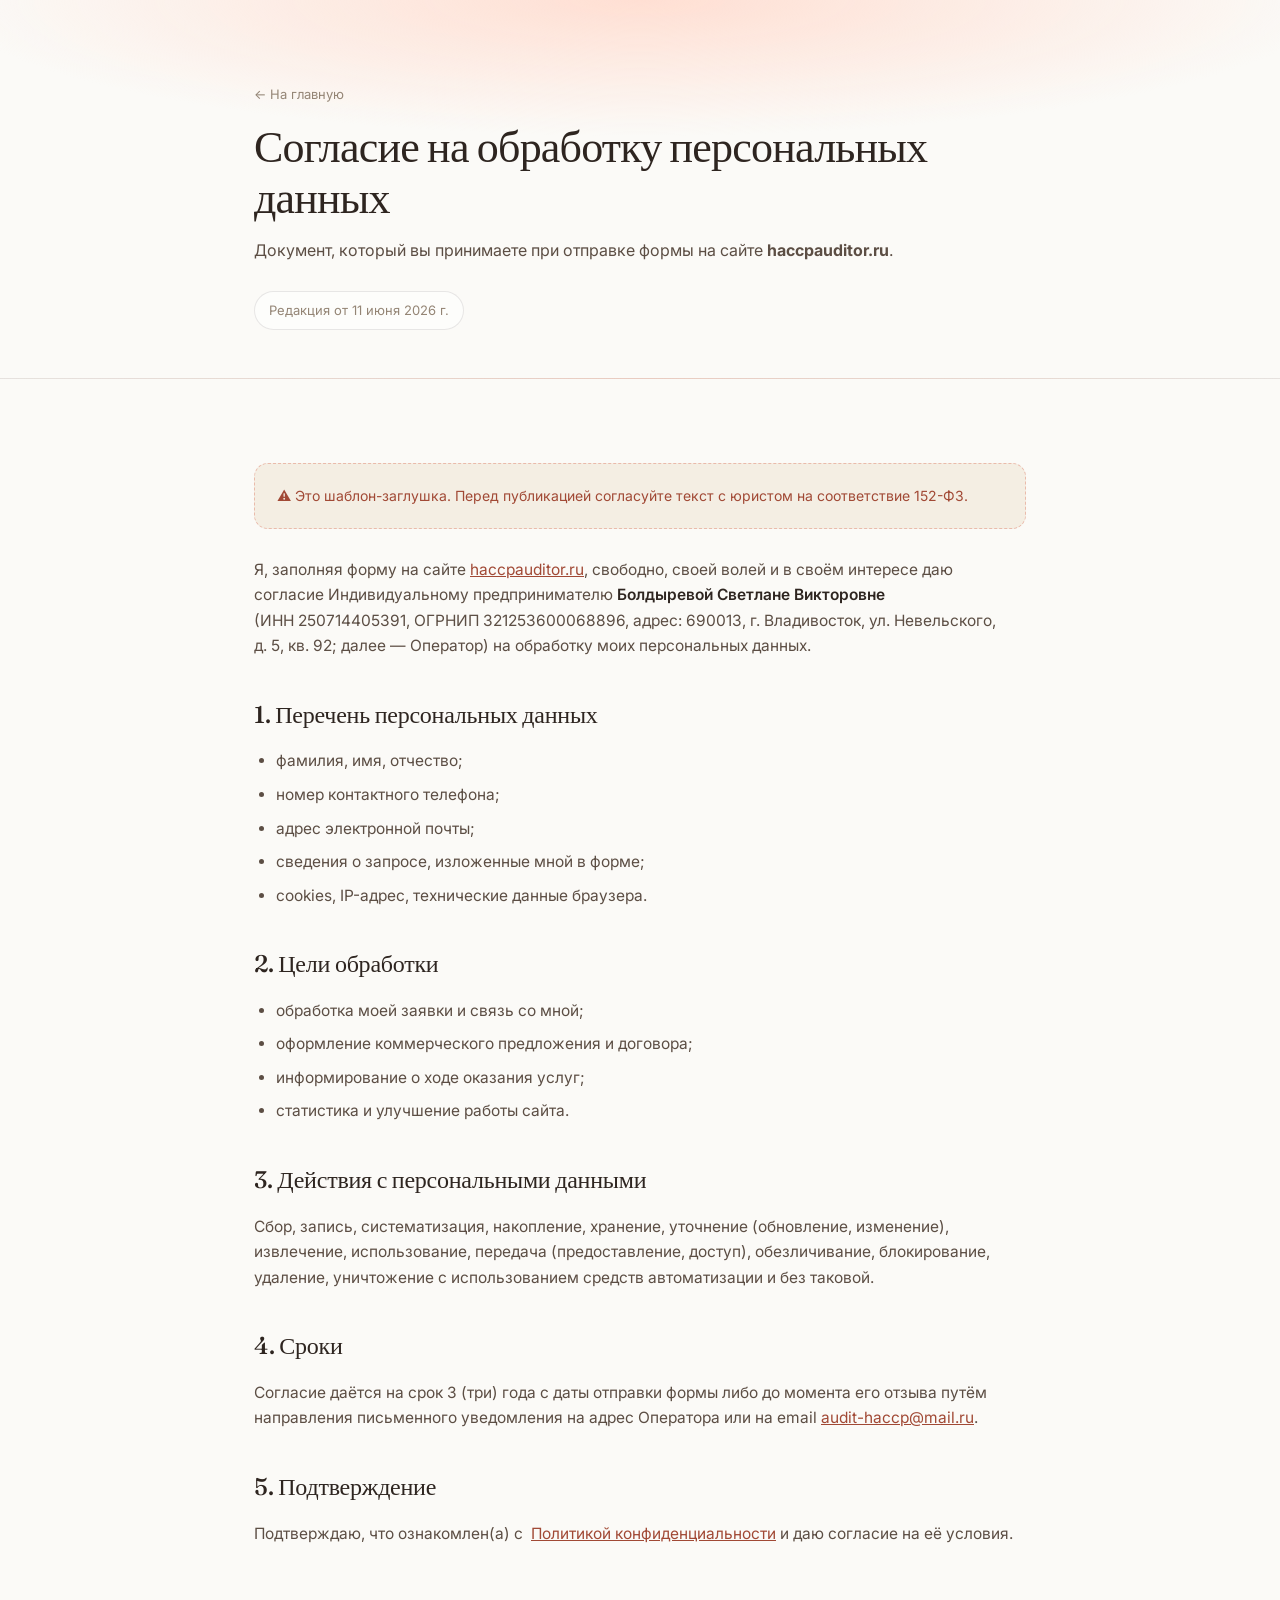
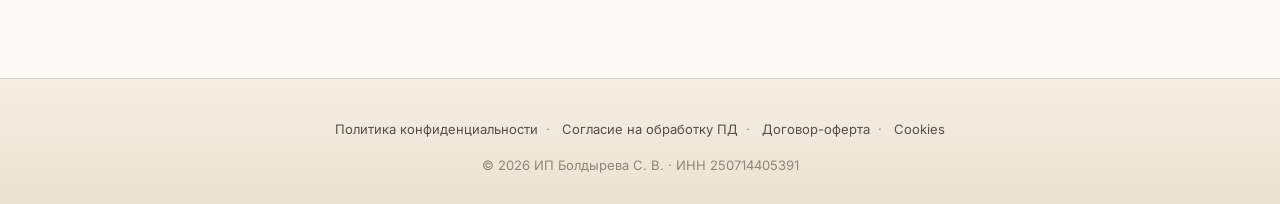
==== consent.html @ ba02a4ba "Finish" ====
<!DOCTYPE html>
<html lang="ru">
<head>
<meta charset="UTF-8">
<meta name="viewport" content="width=device-width, initial-scale=1.0">
<title>Согласие на обработку персональных данных — Эксперт пищевой безопасности</title>
<meta name="description" content="Согласие пользователя сайта haccpauditor.ru на обработку персональных данных в соответствии с 152-ФЗ.">
<meta name="robots" content="index, follow">
<link rel="canonical" href="https://haccpauditor.ru/consent.html">
<link rel="icon" type="image/x-icon" href="favicon.ico">
<link rel="preconnect" href="https://fonts.googleapis.com">
<link rel="preconnect" href="https://fonts.gstatic.com" crossorigin>
<link href="https://fonts.googleapis.com/css2?family=Inter:wght@400;500;600&family=Fraunces:ital,opsz,wght@0,9..144,500;1,9..144,400&display=swap" rel="stylesheet">
<link rel="stylesheet" href="legal.css">
</head>
<body>

<header class="legal-header">
  <div class="container">
    <a href="/" class="breadcrumb">← На главную</a>
    <h1>Согласие на&nbsp;обработку персональных данных</h1>
    <p class="lead">
      Документ, который вы&nbsp;принимаете при отправке формы на&nbsp;сайте
      <strong>haccpauditor.ru</strong>.
    </p>
    <div class="legal-meta">Редакция от&nbsp;11&nbsp;июня 2026&nbsp;г.</div>
  </div>
</header>

<main class="legal">
  <div class="container">

    <div class="legal-notice">
      ⚠ Это шаблон-заглушка. Перед публикацией согласуйте текст с&nbsp;юристом
      на&nbsp;соответствие 152-ФЗ.
    </div>

    <section>
      <p>
        Я, заполняя форму на&nbsp;сайте <a href="https://haccpauditor.ru/">haccpauditor.ru</a>,
        свободно, своей волей и&nbsp;в&nbsp;своём интересе даю согласие
        Индивидуальному предпринимателю <strong>Болдыревой Светлане Викторовне</strong>
        (ИНН&nbsp;250714405391, ОГРНИП&nbsp;321253600068896,
        адрес: 690013, г.&nbsp;Владивосток, ул.&nbsp;Невельского, д.&nbsp;5, кв.&nbsp;92;
        далее&nbsp;— Оператор) на&nbsp;обработку моих персональных данных.
      </p>
    </section>

    <section>
      <h2>1. Перечень персональных данных</h2>
      <ul>
        <li>фамилия, имя, отчество;</li>
        <li>номер контактного телефона;</li>
        <li>адрес электронной почты;</li>
        <li>сведения о&nbsp;запросе, изложенные мной в&nbsp;форме;</li>
        <li>cookies, IP-адрес, технические данные браузера.</li>
      </ul>
    </section>

    <section>
      <h2>2. Цели обработки</h2>
      <ul>
        <li>обработка моей заявки и&nbsp;связь со&nbsp;мной;</li>
        <li>оформление коммерческого предложения и&nbsp;договора;</li>
        <li>информирование о&nbsp;ходе оказания услуг;</li>
        <li>статистика и&nbsp;улучшение работы сайта.</li>
      </ul>
    </section>

    <section>
      <h2>3. Действия с&nbsp;персональными данными</h2>
      <p>
        Сбор, запись, систематизация, накопление, хранение, уточнение
        (обновление, изменение), извлечение, использование, передача
        (предоставление, доступ), обезличивание, блокирование, удаление, уничтожение
        с&nbsp;использованием средств автоматизации и&nbsp;без таковой.
      </p>
    </section>

    <section>
      <h2>4. Сроки</h2>
      <p>
        Согласие даётся на&nbsp;срок&nbsp;3 (три) года с&nbsp;даты отправки формы
        либо до&nbsp;момента его отзыва путём направления письменного уведомления
        на&nbsp;адрес Оператора или на&nbsp;email
        <a href="mailto:audit-haccp@mail.ru">audit-haccp@mail.ru</a>.
      </p>
    </section>

    <section>
      <h2>5. Подтверждение</h2>
      <p>
        Подтверждаю, что ознакомлен(а) с&nbsp;
        <a href="privacy.html">Политикой конфиденциальности</a>
        и&nbsp;даю согласие на&nbsp;её&nbsp;условия.
      </p>
    </section>

  </div>
</main>

<footer class="legal-footer">
  <div class="container">
    <div>
      <a href="privacy.html">Политика конфиденциальности</a>·
      <a href="consent.html">Согласие на обработку ПД</a>·
      <a href="offer.html">Договор-оферта</a>·
      <a href="cookies.html">Cookies</a>
    </div>
    <div class="copyright">© 2026 ИП Болдырева С. В.&nbsp;· ИНН 250714405391</div>
  </div>
</footer>

</body>
</html>
---- legal.css ----
/* ============ Shared legal pages stylesheet · haccpauditor.ru ============ */
:root {
  --bg-0: #FBFAF7;
  --bg-1: #F4EEE3;
  --bg-2: #FFFFFF;
  --bg-3: #EBE3D2;
  --gold: #DC6E58;
  --gold-light: #EE9181;
  --gold-dark: #A14935;
  --text-primary: #2E2520;
  --text-secondary: #5C4E44;
  --text-muted: #948575;
  --border-soft: rgba(46, 37, 32, 0.10);
  --serif: 'Fraunces', 'Playfair Display', 'Times New Roman', serif;
  --sans: 'Inter', -apple-system, BlinkMacSystemFont, 'Segoe UI', sans-serif;
}
* { margin: 0; padding: 0; box-sizing: border-box; }
html { scroll-behavior: smooth; }
body {
  font-family: var(--sans);
  background: var(--bg-0);
  color: var(--text-primary);
  line-height: 1.65;
  font-size: 16px;
  -webkit-font-smoothing: antialiased;
}
.container { max-width: 820px; margin: 0 auto; padding: 0 24px; }

.legal-header {
  background:
    radial-gradient(ellipse 90% 60% at 50% 0%, #FFDFD3 0%, transparent 60%),
    var(--bg-0);
  padding: 80px 0 48px;
  border-bottom: 1px solid var(--border-soft);
}
.legal-header .breadcrumb {
  display: inline-flex;
  align-items: center;
  gap: 8px;
  font-size: 13px;
  color: var(--text-muted);
  margin-bottom: 16px;
  text-decoration: none;
  transition: color .2s ease;
}
.legal-header .breadcrumb:hover { color: var(--gold-dark); }
.legal-header h1 {
  font-family: var(--serif);
  font-size: clamp(28px, 4vw, 44px);
  font-weight: 500;
  letter-spacing: -0.018em;
  line-height: 1.15;
  margin-bottom: 14px;
}
.legal-header .lead {
  color: var(--text-secondary);
  font-size: 16px;
  max-width: 640px;
}
.legal-meta {
  margin-top: 28px;
  display: inline-flex;
  align-items: center;
  gap: 8px;
  font-size: 13px;
  color: var(--text-muted);
  background: rgba(255,255,255,0.55);
  padding: 8px 14px;
  border: 1px solid var(--border-soft);
  border-radius: 999px;
}

main.legal {
  padding: 56px 0 96px;
}
main.legal section { margin-bottom: 36px; }
main.legal h2 {
  font-family: var(--serif);
  font-size: 24px;
  font-weight: 500;
  letter-spacing: -0.01em;
  margin: 24px 0 14px;
  color: var(--text-primary);
}
main.legal h3 {
  font-size: 16px;
  font-weight: 600;
  margin: 18px 0 8px;
  color: var(--text-primary);
}
main.legal p, main.legal li {
  color: var(--text-secondary);
  font-size: 15.5px;
}
main.legal p { margin-bottom: 14px; }
main.legal ul, main.legal ol {
  margin: 0 0 18px 22px;
  display: grid;
  gap: 8px;
}
main.legal a { color: var(--gold-dark); }
main.legal a:hover { color: var(--gold); }
main.legal strong { color: var(--text-primary); font-weight: 600; }

.legal-notice {
  background: var(--bg-1);
  border: 1px dashed rgba(220, 110, 88, 0.40);
  border-radius: 14px;
  padding: 20px 22px;
  font-size: 14px;
  color: var(--gold-dark);
  margin: 28px 0;
}

.legal-footer {
  background: linear-gradient(180deg, var(--bg-1) 0%, var(--bg-3) 100%);
  padding: 40px 0 28px;
  text-align: center;
  font-size: 13px;
  color: var(--text-muted);
  border-top: 1px solid var(--border-soft);
}
.legal-footer a {
  color: var(--text-secondary);
  text-decoration: none;
  margin: 0 8px;
}
.legal-footer a:hover { color: var(--gold-dark); }
.legal-footer .copyright { margin-top: 14px; }

@media (max-width: 720px) {
  .legal-header { padding: 56px 0 32px; }
  main.legal { padding: 36px 0 60px; }
}
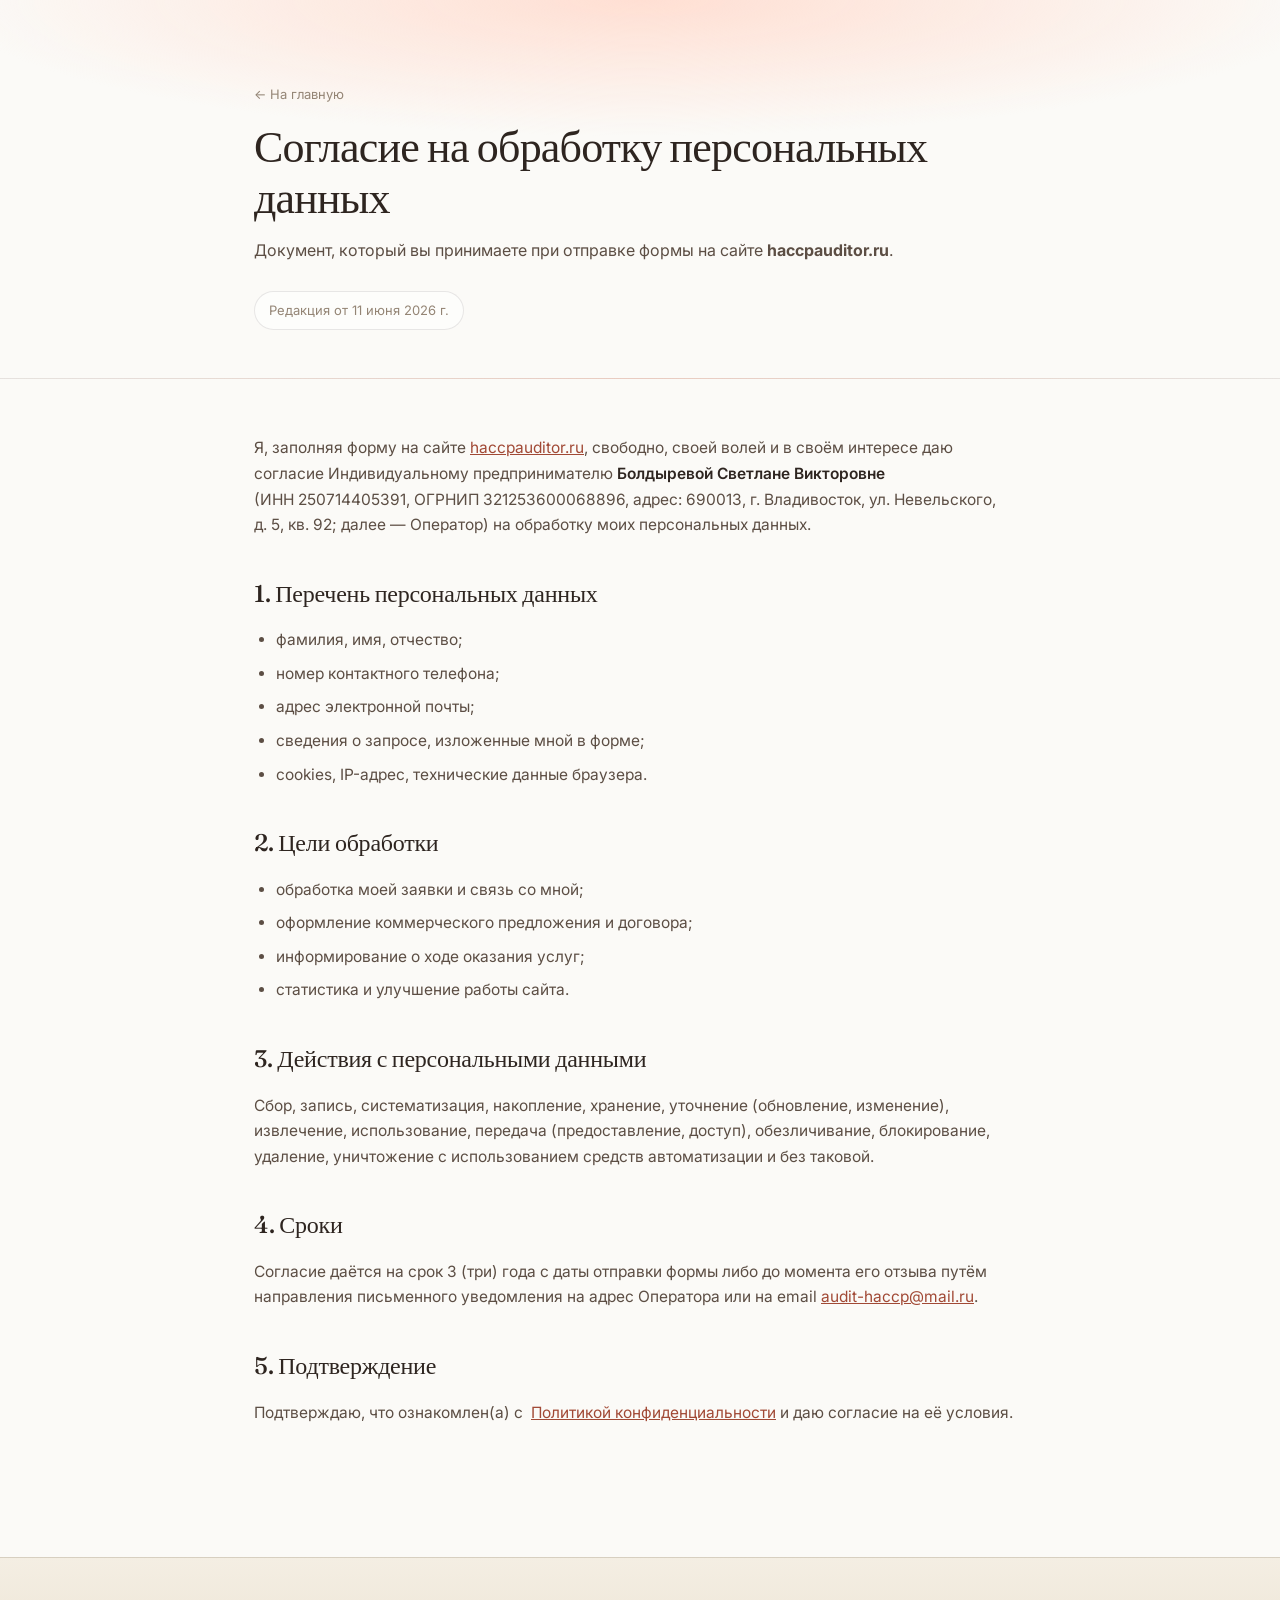
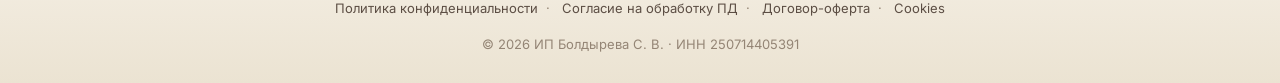
==== commit 9b4bb33d: "Deleted zaglushka" ====
--- a/consent.html
+++ b/consent.html
@@ -29,12 +29,6 @@
 
 <main class="legal">
   <div class="container">
-
-    <div class="legal-notice">
-      ⚠ Это шаблон-заглушка. Перед публикацией согласуйте текст с&nbsp;юристом
-      на&nbsp;соответствие 152-ФЗ.
-    </div>
-
     <section>
       <p>
         Я, заполняя форму на&nbsp;сайте <a href="https://haccpauditor.ru/">haccpauditor.ru</a>,
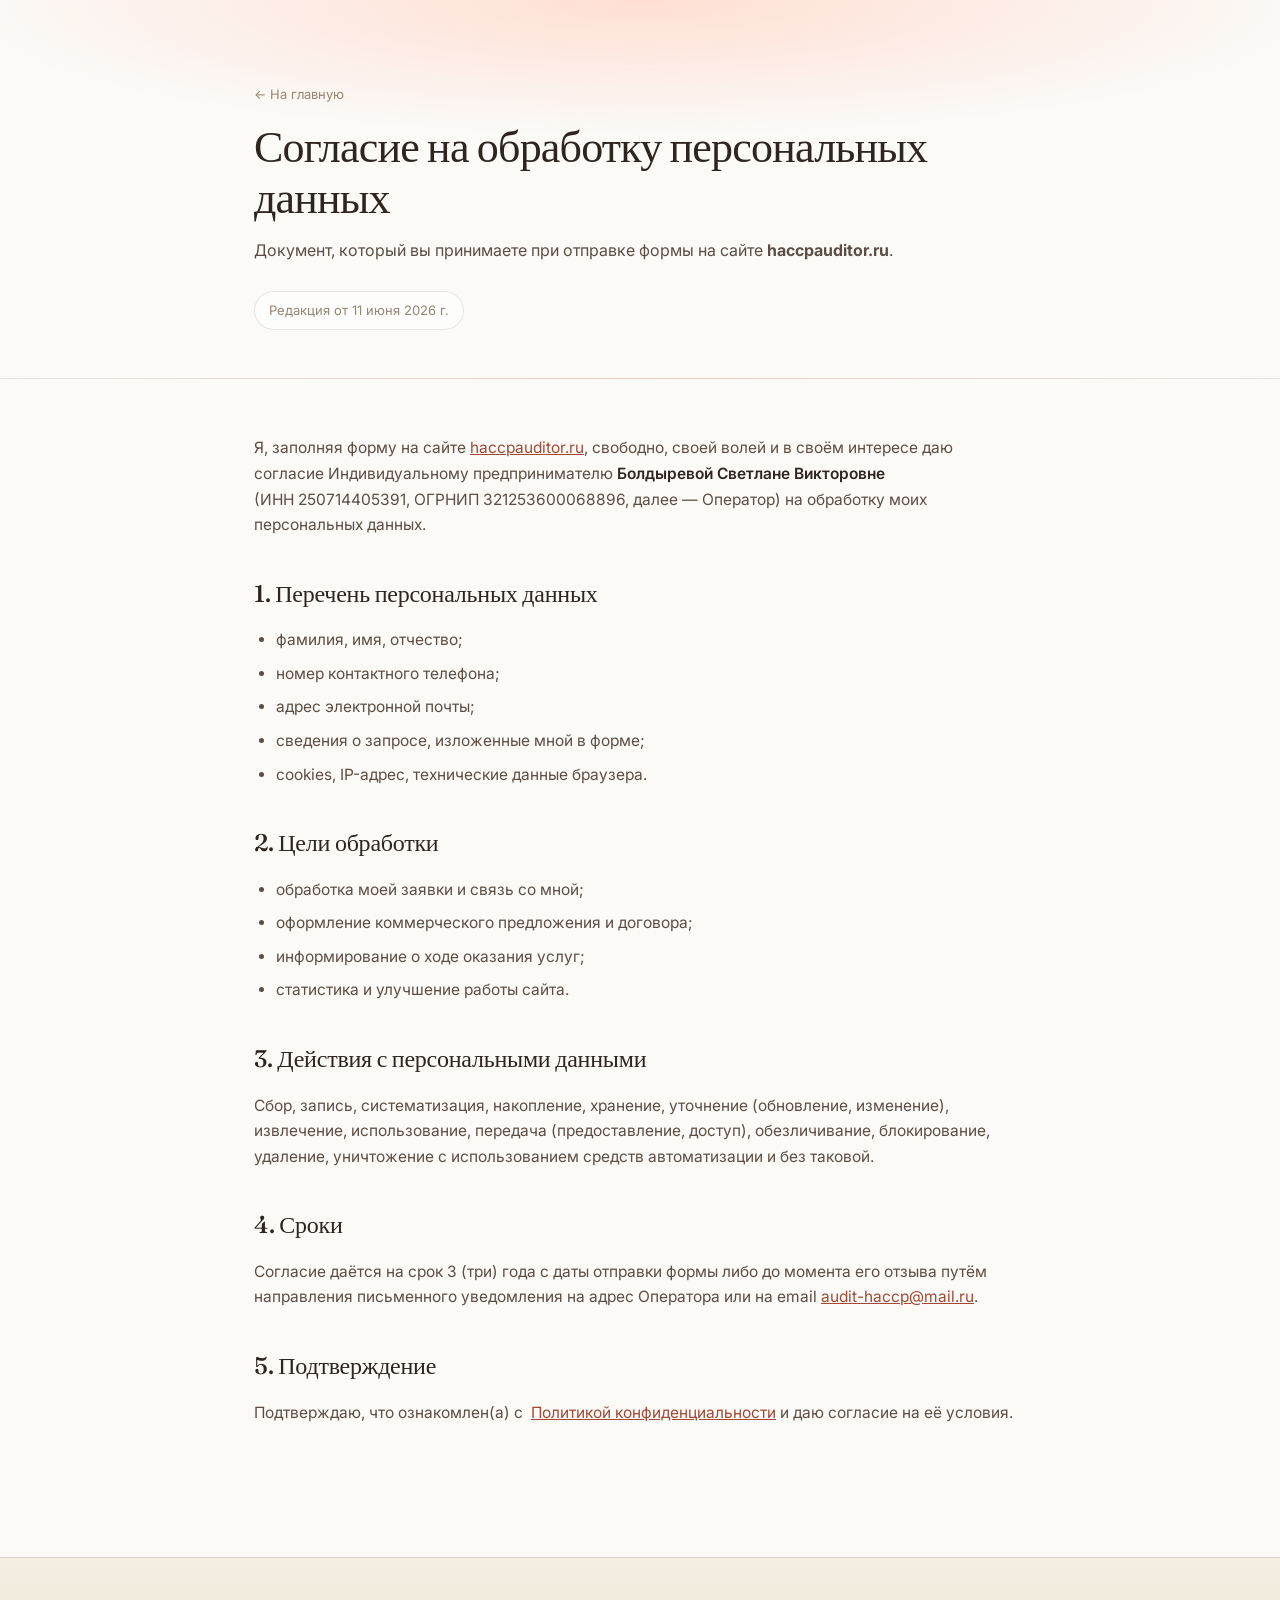
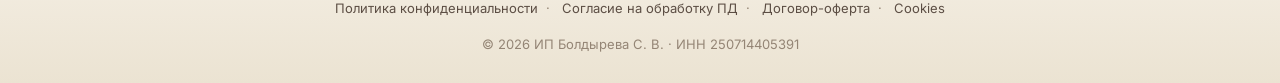
==== commit a6345072: "Deleted address" ====
--- a/consent.html
+++ b/consent.html
@@ -35,7 +35,6 @@
         свободно, своей волей и&nbsp;в&nbsp;своём интересе даю согласие
         Индивидуальному предпринимателю <strong>Болдыревой Светлане Викторовне</strong>
         (ИНН&nbsp;250714405391, ОГРНИП&nbsp;321253600068896,
-        адрес: 690013, г.&nbsp;Владивосток, ул.&nbsp;Невельского, д.&nbsp;5, кв.&nbsp;92;
         далее&nbsp;— Оператор) на&nbsp;обработку моих персональных данных.
       </p>
     </section>
